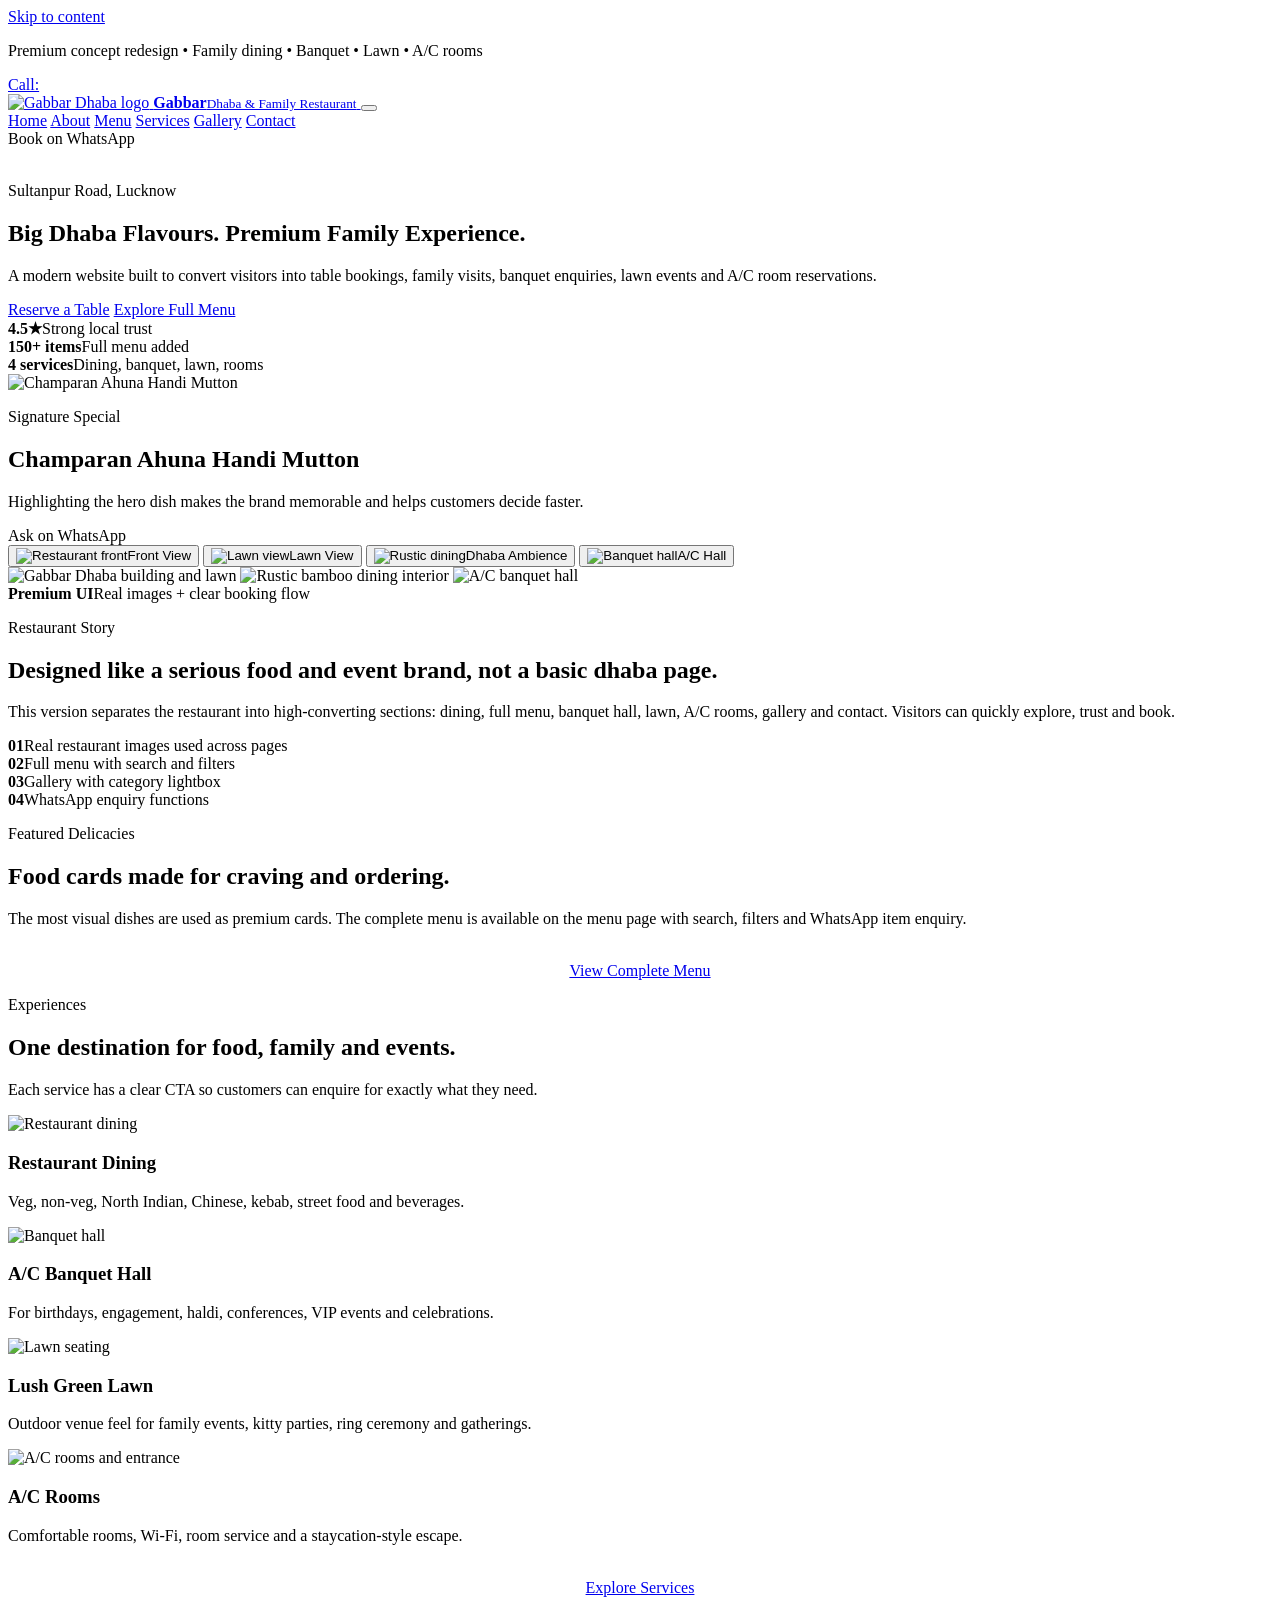
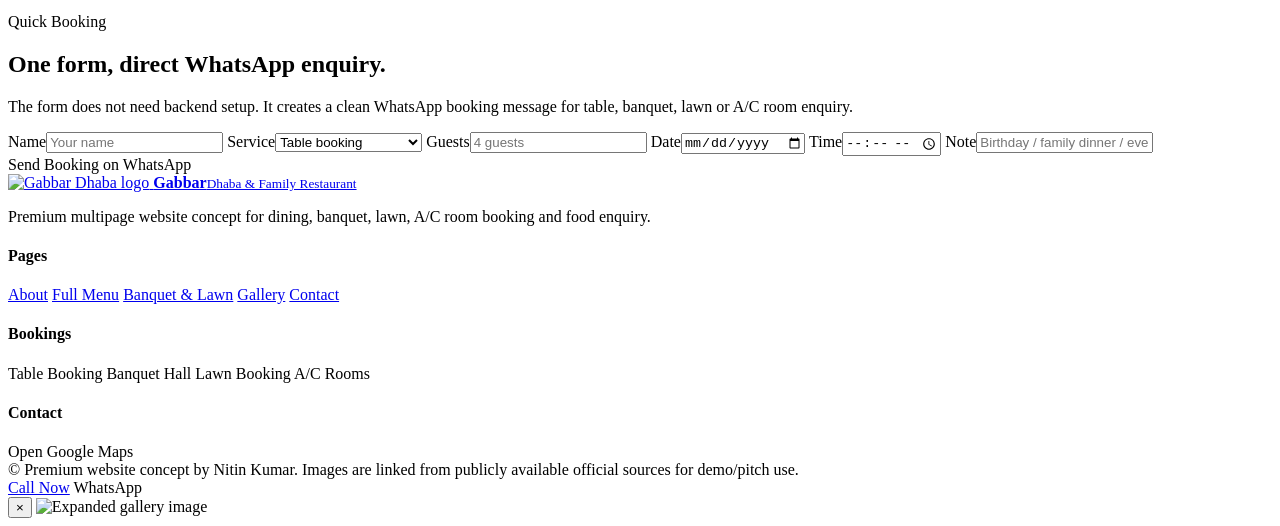
==== index.html @ 0f95610b "Add files via upload" ====
<!DOCTYPE html>
<html lang="en">
  <head>
    <meta charset="UTF-8" />
    <meta name="viewport" content="width=device-width, initial-scale=1.0" />
    <title>Gabbar Dhaba & Family Restaurant | Premium Dining, Banquet & Lawn in Lucknow</title>
    <meta name="description" content="Premium multipage restaurant website concept for Gabbar Dhaba & Family Restaurant with full menu, gallery, table booking, banquet, lawn and A/C room enquiry." />
    <meta name="keywords" content="Gabbar Dhaba, Gabbar Family Dhaba, Lucknow restaurant, Sultanpur Road restaurant, Gosainganj restaurant, banquet hall Lucknow, lawn booking Lucknow, Champaran mutton" />
    <meta name="author" content="Nitin Kumar" />
    <meta name="theme-color" content="#100705" />
    <meta property="og:title" content="Gabbar Dhaba & Family Restaurant | Premium Dining, Banquet & Lawn in Lucknow" />
    <meta property="og:description" content="Premium multipage restaurant website concept for Gabbar Dhaba & Family Restaurant with full menu, gallery, table booking, banquet, lawn and A/C room enquiry." />
    <meta property="og:type" content="website" />
    <meta property="og:image" content="https://gabbardhaba.co.in/wp-content/uploads/elementor/thumbs/WhatsApp-Image-2023-08-09-at-12.38.37-PM1-1-r7l36wnvi74kyftq2ozlnexuqu25i7cfcx25xdy6x4.jpeg" />
    <link rel="preconnect" href="https://fonts.googleapis.com" />
    <link rel="preconnect" href="https://fonts.gstatic.com" crossorigin />
    <link rel="preconnect" href="https://gabbardhaba.co.in" crossorigin />
    <link href="https://fonts.googleapis.com/css2?family=Marcellus&family=Outfit:wght@300;400;500;600;700;800;900&display=swap" rel="stylesheet" />
    <link rel="stylesheet" href="assets/css/styles.css" />
    <script type="application/ld+json">
      {
        "@context": "https://schema.org",
        "@type": "Restaurant",
        "name": "Gabbar Dhaba & Family Restaurant",
        "image": "https://gabbardhaba.co.in/wp-content/uploads/elementor/thumbs/WhatsApp-Image-2023-08-09-at-12.38.37-PM1-1-r7l36wnvi74kyftq2ozlnexuqu25i7cfcx25xdy6x4.jpeg",
        "servesCuisine": ["North Indian", "Mughlai", "Chinese", "Kebab", "Street Food", "Beverages"],
        "telephone": "+91 9628182818",
        "priceRange": "₹₹",
        "address": {
          "@type": "PostalAddress",
          "streetAddress": "Gata No. 32, Sultanpur Road, Gosainganj",
          "addressLocality": "Lucknow",
          "addressRegion": "Uttar Pradesh",
          "postalCode": "226501",
          "addressCountry": "IN"
        },
        "url": "https://gabbardhaba.co.in/"
      }
    </script>
  </head>
  <body data-page="home">
    <a class="skip-link" href="#main">Skip to content</a>

    <div class="topbar">
      <div class="container topbar__inner">
        <p>Premium concept redesign • Family dining • Banquet • Lawn • A/C rooms</p>
        <a href="tel:+919628182818">Call: <span data-phone></span></a>
      </div>
    </div>
    <header class="header">
      <nav class="container nav" aria-label="Main navigation">
        <a class="brand" href="index.html" aria-label="Gabbar Dhaba home">
          <img src="https://gabbardhaba.co.in/wp-content/uploads/2023/08/cropped-355452794_113863715075057_6411651895204412155_n-1-150x141.jpg" alt="Gabbar Dhaba logo" loading="eager" />
          <span><strong>Gabbar</strong><small>Dhaba & Family Restaurant</small></span>
        </a>
        <button class="nav-toggle" type="button" aria-label="Open menu" aria-expanded="false"><span></span><span></span><span></span></button>
        <div class="nav-links" data-nav-links>
          <a href="index.html" data-nav="home">Home</a>
          <a href="about.html" data-nav="about">About</a>
          <a href="menu.html" data-nav="menu">Menu</a>
          <a href="services.html" data-nav="services">Services</a>
          <a href="gallery.html" data-nav="gallery">Gallery</a>
          <a href="contact.html" data-nav="contact">Contact</a>
        </div>
        <a class="btn btn--gold nav-cta" data-whatsapp data-message="Hello Gabbar Dhaba, I want to book a table." target="_blank" rel="noopener">Book on WhatsApp</a>
      </nav>
    </header>

    <main id="main">
      <section class="hero" aria-label="Gabbar Dhaba premium hero">
        <div class="hero__media" aria-hidden="true">
          <img class="active" src="https://gabbardhaba.co.in/wp-content/uploads/elementor/thumbs/WhatsApp-Image-2023-08-09-at-12.38.37-PM1-1-r7l36wnvi74kyftq2ozlnexuqu25i7cfcx25xdy6x4.jpeg" alt="" loading="eager" />
          <img src="https://gabbardhaba.co.in/wp-content/uploads/elementor/thumbs/WhatsApp-Image-2023-08-09-at-12.38.38-PM-r7l36wnvi74kyftq2ozlnexuqu25i7cfcx25xdy6x4.jpeg" alt="" loading="eager" />
          <img src="https://gabbardhaba.co.in/wp-content/uploads/2023/08/5-1-1024x1024.jpg" alt="" loading="eager" />
          <img src="https://gabbardhaba.co.in/wp-content/uploads/2023/08/WhatsApp-Image-2023-08-09-at-12.38.38-PM2.jpeg" alt="" loading="eager" />
        </div>
        <div class="hero__shade" aria-hidden="true"></div>
        <div class="container hero__grid">
          <div class="hero__content reveal">
            <p class="eyebrow">Sultanpur Road, Lucknow</p>
            <h1>Big Dhaba Flavours. Premium Family Experience.</h1>
            <p class="hero__copy">A modern website built to convert visitors into table bookings, family visits, banquet enquiries, lawn events and A/C room reservations.</p>
            <div class="hero__actions">
              <a class="btn btn--gold" href="contact.html">Reserve a Table</a>
              <a class="btn btn--glass" href="menu.html">Explore Full Menu</a>
            </div>
            <div class="hero__proof" aria-label="Restaurant highlights">
              <div><strong>4.5★</strong><span>Strong local trust</span></div>
              <div><strong>150+ items</strong><span>Full menu added</span></div>
              <div><strong>4 services</strong><span>Dining, banquet, lawn, rooms</span></div>
            </div>
          </div>
          <aside class="hero-card reveal" aria-label="Signature dish">
            <div class="hero-card__image"><img src="https://gabbardhaba.co.in/wp-content/uploads/2023/08/bihari-cuisine_17d9fbffd60_large-removebg-preview.png" alt="Champaran Ahuna Handi Mutton" /></div>
            <p class="card-label">Signature Special</p>
            <h2>Champaran Ahuna Handi Mutton</h2>
            <p>Highlighting the hero dish makes the brand memorable and helps customers decide faster.</p>
            <a class="btn btn--dark full" data-whatsapp data-message="Hello Gabbar Dhaba, I want to ask about Champaran Ahuna Handi Mutton." target="_blank" rel="noopener">Ask on WhatsApp</a>
          </aside>
        </div>
        <div class="image-ribbon" aria-label="Hero image controls">
          <button class="ribbon-card active" type="button" data-hero-target="0"><img src="https://gabbardhaba.co.in/wp-content/uploads/elementor/thumbs/WhatsApp-Image-2023-08-09-at-12.38.37-PM1-1-r7l36wnvi74kyftq2ozlnexuqu25i7cfcx25xdy6x4.jpeg" alt="Restaurant front" /><span>Front View</span></button>
          <button class="ribbon-card" type="button" data-hero-target="1"><img src="https://gabbardhaba.co.in/wp-content/uploads/elementor/thumbs/WhatsApp-Image-2023-08-09-at-12.38.38-PM-r7l36wnvi74kyftq2ozlnexuqu25i7cfcx25xdy6x4.jpeg" alt="Lawn view" /><span>Lawn View</span></button>
          <button class="ribbon-card" type="button" data-hero-target="2"><img src="https://gabbardhaba.co.in/wp-content/uploads/2023/08/5-1-1024x1024.jpg" alt="Rustic dining" /><span>Dhaba Ambience</span></button>
          <button class="ribbon-card" type="button" data-hero-target="3"><img src="https://gabbardhaba.co.in/wp-content/uploads/2023/08/WhatsApp-Image-2023-08-09-at-12.38.38-PM2.jpeg" alt="Banquet hall" /><span>A/C Hall</span></button>
        </div>
      </section>

      <section class="section">
        <div class="container grid-2">
          <div class="image-stack reveal">
            <img class="big" src="https://gabbardhaba.co.in/wp-content/uploads/elementor/thumbs/WhatsApp-Image-2023-08-09-at-12.38.38-PM-r7l36wnvi74kyftq2ozlnexuqu25i7cfcx25xdy6x4.jpeg" alt="Gabbar Dhaba building and lawn" loading="lazy" />
            <img class="small-one" src="https://gabbardhaba.co.in/wp-content/uploads/2023/08/1-1024x1024.jpg" alt="Rustic bamboo dining interior" loading="lazy" />
            <img class="small-two" src="https://gabbardhaba.co.in/wp-content/uploads/2023/08/WhatsApp-Image-2023-08-09-at-12.38.38-PM2.jpeg" alt="A/C banquet hall" loading="lazy" />
            <div class="float-badge"><strong>Premium UI</strong><span>Real images + clear booking flow</span></div>
          </div>
          <div class="reveal">
            <p class="eyebrow eyebrow--dark">Restaurant Story</p>
            <h2>Designed like a serious food and event brand, not a basic dhaba page.</h2>
            <p>This version separates the restaurant into high-converting sections: dining, full menu, banquet hall, lawn, A/C rooms, gallery and contact. Visitors can quickly explore, trust and book.</p>
            <div class="stat-grid">
              <article><strong>01</strong><span>Real restaurant images used across pages</span></article>
              <article><strong>02</strong><span>Full menu with search and filters</span></article>
              <article><strong>03</strong><span>Gallery with category lightbox</span></article>
              <article><strong>04</strong><span>WhatsApp enquiry functions</span></article>
            </div>
          </div>
        </div>
      </section>

      <section class="section section--dark">
        <div class="container">
          <div class="section-head">
            <div><p class="eyebrow">Featured Delicacies</p><h2>Food cards made for craving and ordering.</h2></div>
            <p>The most visual dishes are used as premium cards. The complete menu is available on the menu page with search, filters and WhatsApp item enquiry.</p>
          </div>
          <div class="featured-grid" data-featured-dishes data-limit="6"></div>
          <div style="text-align:center;margin-top:34px"><a class="btn btn--gold" href="menu.html">View Complete Menu</a></div>
        </div>
      </section>

      <section class="section">
        <div class="container">
          <div class="section-head">
            <div><p class="eyebrow eyebrow--dark">Experiences</p><h2>One destination for food, family and events.</h2></div>
            <p>Each service has a clear CTA so customers can enquire for exactly what they need.</p>
          </div>
          <div class="grid-4">
            <article class="card reveal"><img src="https://gabbardhaba.co.in/wp-content/uploads/2023/08/chicken.jpg" alt="Restaurant dining" loading="lazy"><h3>Restaurant Dining</h3><p>Veg, non-veg, North Indian, Chinese, kebab, street food and beverages.</p></article>
            <article class="card reveal"><img src="https://gabbardhaba.co.in/wp-content/uploads/2023/08/WhatsApp-Image-2023-08-09-at-12.38.38-PM2.jpeg" alt="Banquet hall" loading="lazy"><h3>A/C Banquet Hall</h3><p>For birthdays, engagement, haldi, conferences, VIP events and celebrations.</p></article>
            <article class="card reveal"><img src="https://gabbardhaba.co.in/wp-content/uploads/elementor/thumbs/WhatsApp-Image-2023-08-09-at-12.38.32-PM1-r7l36wnvi74kyftq2ozlnexuqu25i7cfcx25xdy6x4.jpeg" alt="Lawn seating" loading="lazy"><h3>Lush Green Lawn</h3><p>Outdoor venue feel for family events, kitty parties, ring ceremony and gatherings.</p></article>
            <article class="card reveal"><img src="https://gabbardhaba.co.in/wp-content/uploads/elementor/thumbs/WhatsApp-Image-2023-08-09-at-12.38.33-PM-r7l36wnvi74kyftq2ozlnexuqu25i7cfcx25xdy6x4.jpeg" alt="A/C rooms and entrance" loading="lazy"><h3>A/C Rooms</h3><p>Comfortable rooms, Wi-Fi, room service and a staycation-style escape.</p></article>
          </div>
          <div style="text-align:center;margin-top:34px"><a class="btn btn--dark" href="services.html">Explore Services</a></div>
        </div>
      </section>

      <section class="section section--dark">
        <div class="container contact-grid">
          <div class="reveal">
            <p class="eyebrow">Quick Booking</p>
            <h2>One form, direct WhatsApp enquiry.</h2>
            <p>The form does not need backend setup. It creates a clean WhatsApp booking message for table, banquet, lawn or A/C room enquiry.</p>
          </div>
          <form class="contact-card reveal" data-reservation-form>
            <div class="form-grid">
              <label><span>Name</span><input name="name" type="text" placeholder="Your name" /></label>
              <label><span>Service</span><select name="service"><option>Table booking</option><option>Banquet hall booking</option><option>Lawn booking</option><option>A/C room booking</option><option>Food order enquiry</option></select></label>
              <label><span>Guests</span><input name="guests" type="text" placeholder="4 guests" /></label>
              <label><span>Date</span><input name="date" type="date" /></label>
              <label><span>Time</span><input name="time" type="time" /></label>
              <label><span>Note</span><input name="note" type="text" placeholder="Birthday / family dinner / event" /></label>
            </div>
            <a class="btn btn--gold full" data-form-whatsapp target="_blank" rel="noopener" style="margin-top:16px">Send Booking on WhatsApp</a>
          </form>
        </div>
      </section>
    </main>

    <footer class="footer">
      <div class="container footer-grid">
        <div>
          <a class="brand" href="index.html">
            <img src="https://gabbardhaba.co.in/wp-content/uploads/2023/08/cropped-355452794_113863715075057_6411651895204412155_n-1-150x141.jpg" alt="Gabbar Dhaba logo" loading="lazy" />
            <span><strong>Gabbar</strong><small>Dhaba & Family Restaurant</small></span>
          </a>
          <p>Premium multipage website concept for dining, banquet, lawn, A/C room booking and food enquiry.</p>
        </div>
        <div>
          <h4>Pages</h4>
          <a href="about.html">About</a>
          <a href="menu.html">Full Menu</a>
          <a href="services.html">Banquet & Lawn</a>
          <a href="gallery.html">Gallery</a>
          <a href="contact.html">Contact</a>
        </div>
        <div>
          <h4>Bookings</h4>
          <a data-whatsapp data-message="Hello Gabbar Dhaba, I want to book a table." target="_blank" rel="noopener">Table Booking</a>
          <a data-whatsapp data-message="Hello Gabbar Dhaba, I want to enquire about banquet hall booking." target="_blank" rel="noopener">Banquet Hall</a>
          <a data-whatsapp data-message="Hello Gabbar Dhaba, I want to enquire about lawn booking." target="_blank" rel="noopener">Lawn Booking</a>
          <a data-whatsapp data-message="Hello Gabbar Dhaba, I want to enquire about A/C room booking." target="_blank" rel="noopener">A/C Rooms</a>
        </div>
        <div>
          <h4>Contact</h4>
          <p><strong data-phone></strong></p>
          <p data-address></p>
          <a data-map-link target="_blank" rel="noopener">Open Google Maps</a>
        </div>
      </div>
      <div class="container footer-bottom">
        <span>© <span data-current-year></span> Premium website concept by Nitin Kumar.</span>
        <span>Images are linked from publicly available official sources for demo/pitch use.</span>
      </div>
    </footer>
    <div class="mobile-cta">
      <a href="tel:+919628182818">Call Now</a>
      <a data-whatsapp data-message="Hello Gabbar Dhaba, I want to make a booking." target="_blank" rel="noopener">WhatsApp</a>
    </div>
    <div class="lightbox" data-lightbox-modal aria-hidden="true">
      <button class="lightbox__close" data-close-lightbox type="button" aria-label="Close image">×</button>
      <img src="" alt="Expanded gallery image" />
    </div>
    <script src="assets/js/data.js"></script>
    <script src="assets/js/app.js"></script>
  </body>
</html>
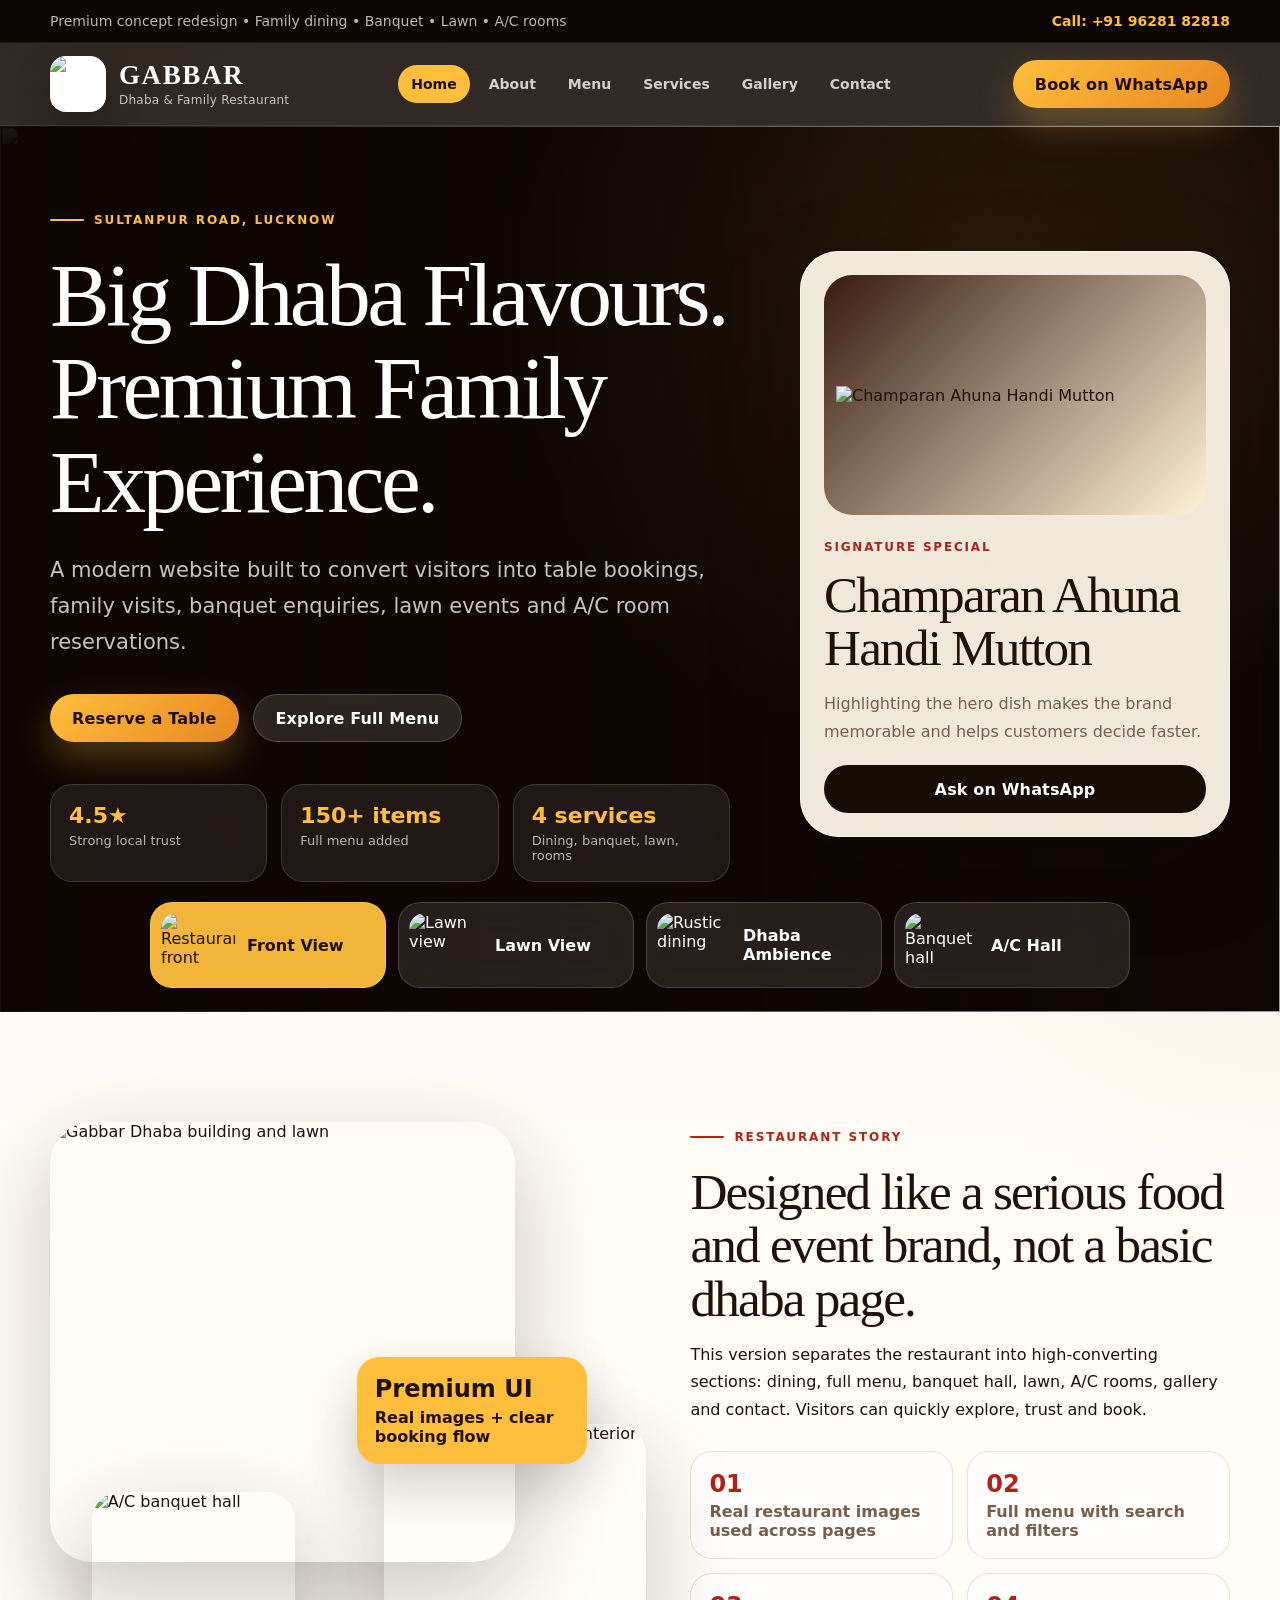
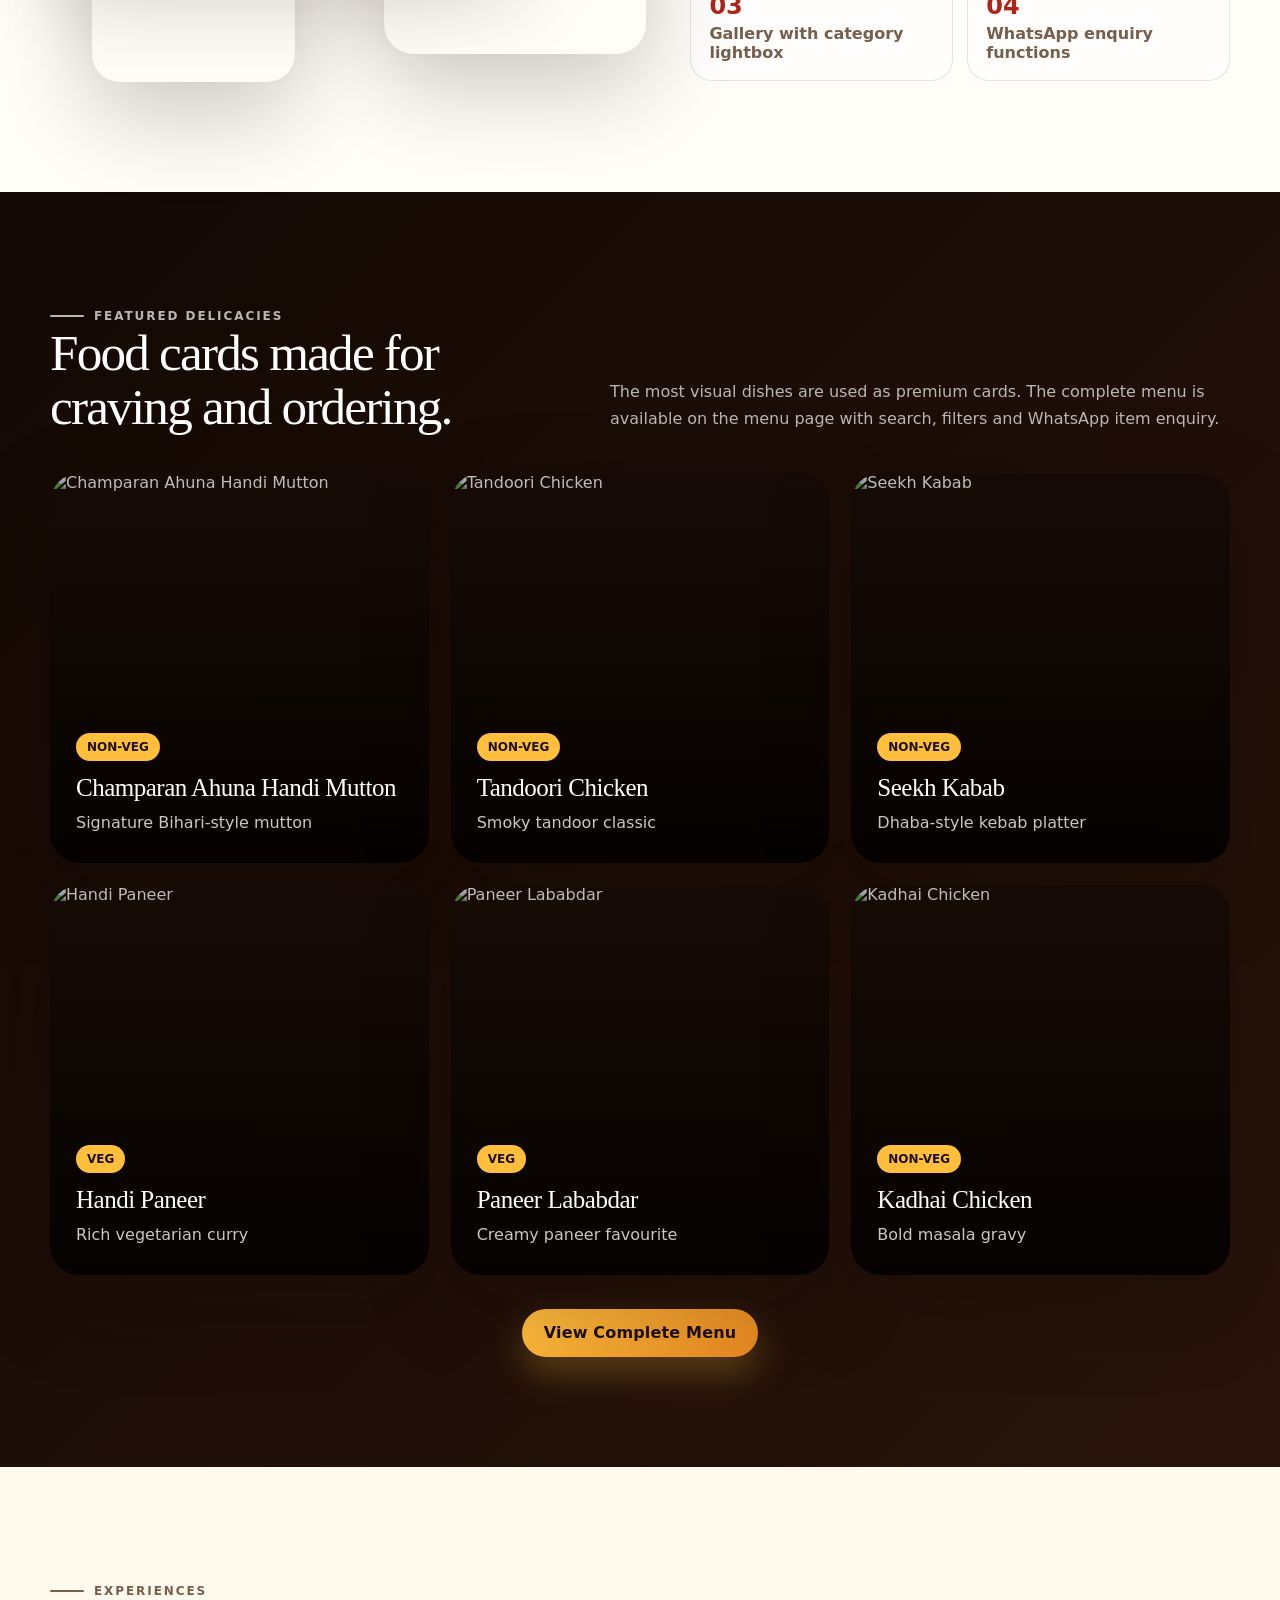
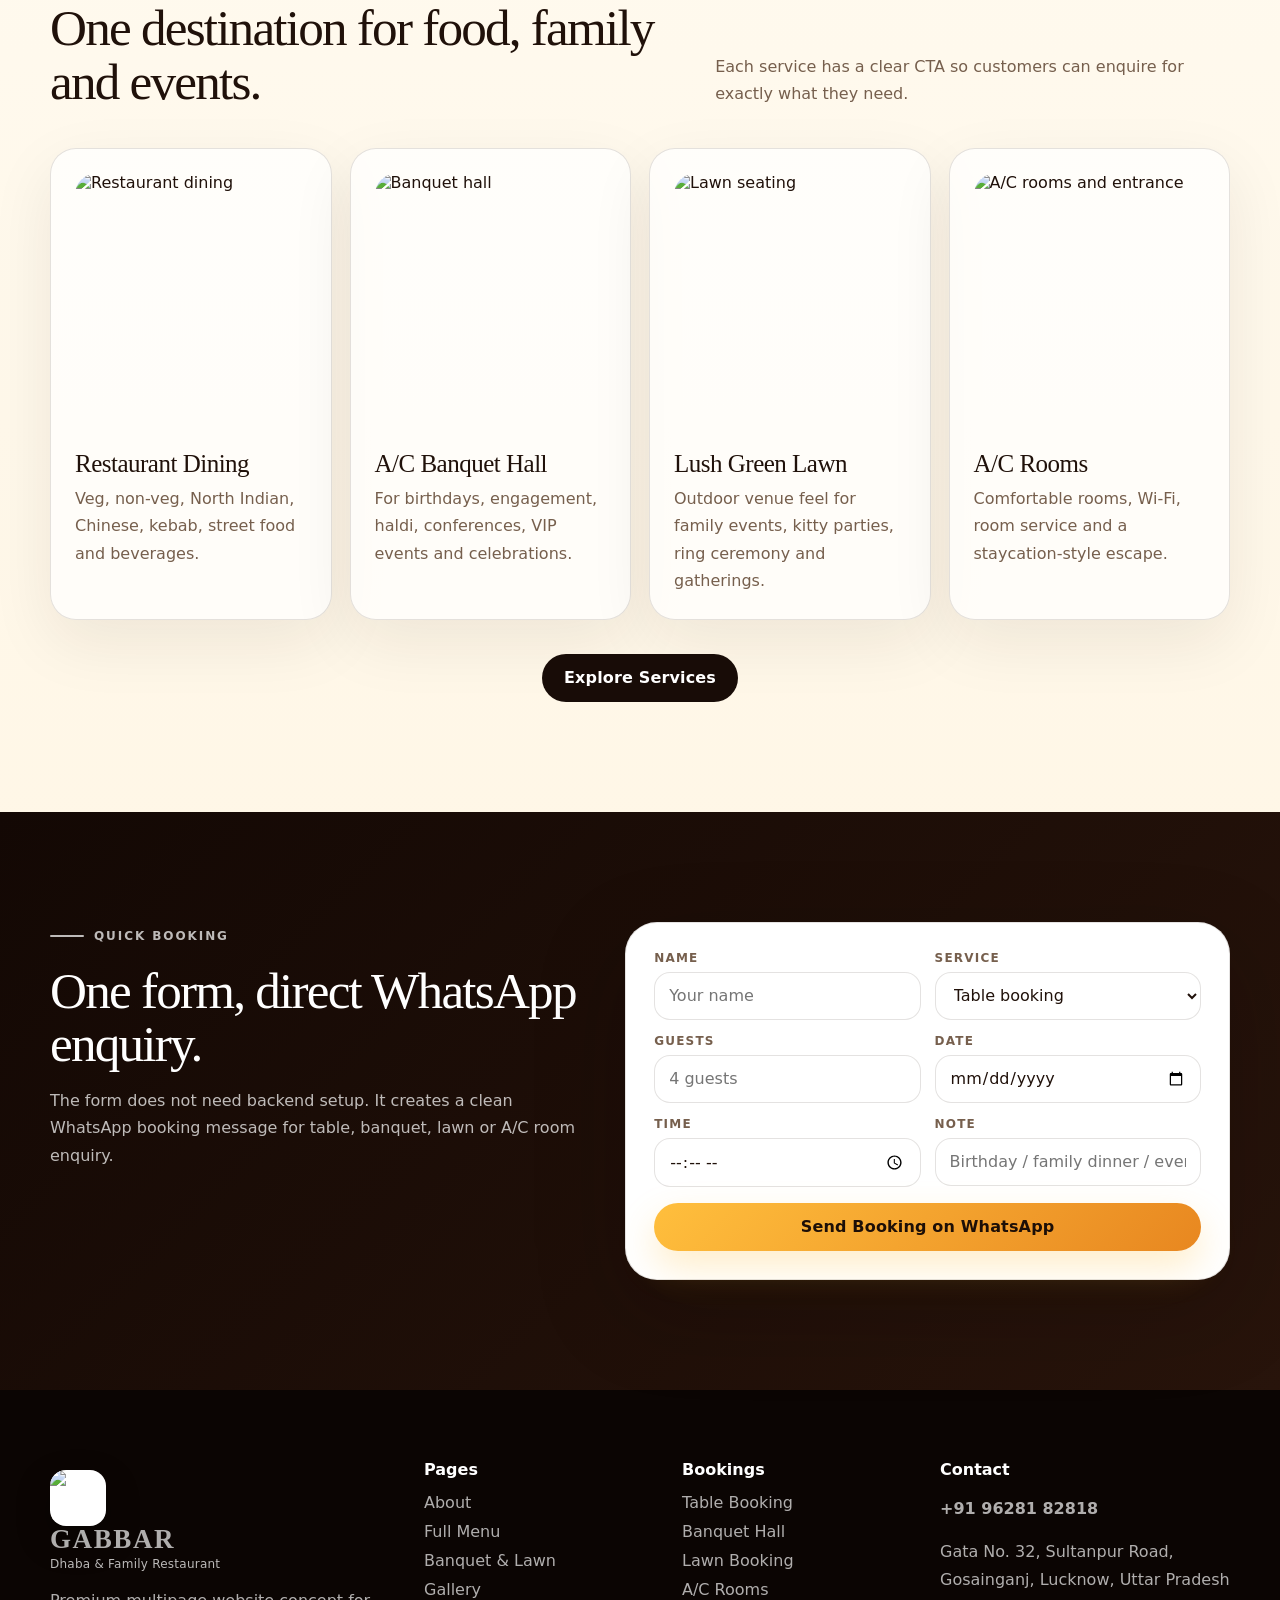
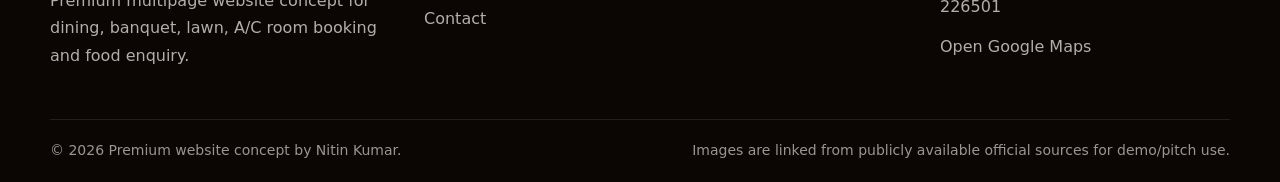
==== commit fe95cdae: "Update index.html" ====
--- a/index.html
+++ b/index.html
@@ -16,7 +16,7 @@
     <link rel="preconnect" href="https://fonts.gstatic.com" crossorigin />
     <link rel="preconnect" href="https://gabbardhaba.co.in" crossorigin />
     <link href="https://fonts.googleapis.com/css2?family=Marcellus&family=Outfit:wght@300;400;500;600;700;800;900&display=swap" rel="stylesheet" />
-    <link rel="stylesheet" href="assets/css/styles.css" />
+    <link rel="stylesheet" href="styles.css" />
     <script type="application/ld+json">
       {
         "@context": "https://schema.org",
@@ -221,7 +221,7 @@
       <button class="lightbox__close" data-close-lightbox type="button" aria-label="Close image">×</button>
       <img src="" alt="Expanded gallery image" />
     </div>
-    <script src="assets/js/data.js"></script>
-    <script src="assets/js/app.js"></script>
+    <script src="data.js"></script>
+    <script src="app.js"></script>
   </body>
 </html>
--- a/styles.css
+++ b/styles.css
@@ -0,0 +1,266 @@
+:root {
+  --bg: #100705;
+  --bg-soft: #1b0f0a;
+  --bg-card: #23140d;
+  --cream: #fff7ea;
+  --cream-2: #f5e3c5;
+  --paper: #fffdf8;
+  --ink: #20110a;
+  --muted: #765f4d;
+  --gold: #ffbf3d;
+  --gold-2: #e88720;
+  --red: #af2419;
+  --green: #657a31;
+  --white: #ffffff;
+  --line: rgba(255, 255, 255, 0.13);
+  --line-dark: rgba(32, 17, 10, 0.12);
+  --shadow: 0 30px 90px rgba(19, 8, 4, 0.22);
+  --radius-xl: 38px;
+  --radius-lg: 26px;
+  --radius-md: 18px;
+  --radius-sm: 12px;
+  --font-head: "Marcellus", Georgia, serif;
+  --font-body: "Outfit", system-ui, -apple-system, BlinkMacSystemFont, "Segoe UI", sans-serif;
+}
+
+* { box-sizing: border-box; }
+html { scroll-behavior: smooth; }
+body {
+  margin: 0;
+  font-family: var(--font-body);
+  color: var(--ink);
+  background:
+    radial-gradient(circle at 10% 0%, rgba(255, 191, 61, 0.18), transparent 24rem),
+    radial-gradient(circle at 100% 15%, rgba(175, 36, 25, 0.08), transparent 30rem),
+    linear-gradient(180deg, #fffaf0, #fffdf8 38%, #fff4df);
+  overflow-x: hidden;
+}
+body.menu-open { overflow: hidden; }
+img { display: block; max-width: 100%; }
+a { color: inherit; text-decoration: none; }
+button, input, select, textarea { font: inherit; }
+button { cursor: pointer; border: 0; }
+.container { width: min(1180px, calc(100% - 40px)); margin-inline: auto; }
+.skip-link { position: fixed; left: 18px; top: -70px; z-index: 9999; background: var(--gold); color: var(--ink); padding: 12px 16px; border-radius: 14px; font-weight: 800; transition: .25s; }
+.skip-link:focus { top: 18px; }
+
+.topbar { background: #0b0503; color: var(--white); border-bottom: 1px solid rgba(255,255,255,.08); }
+.topbar__inner { min-height: 42px; display: flex; align-items: center; justify-content: space-between; gap: 18px; font-size: 14px; }
+.topbar p { margin: 0; color: rgba(255,255,255,.72); }
+.topbar a { color: var(--gold); font-weight: 800; white-space: nowrap; }
+
+.header { position: sticky; top: 0; z-index: 1000; background: rgba(16, 7, 5, .86); backdrop-filter: blur(18px); border-bottom: 1px solid rgba(255,255,255,.08); }
+.nav { min-height: 82px; display: flex; align-items: center; justify-content: space-between; gap: 20px; color: var(--white); }
+.brand { display: inline-flex; align-items: center; gap: 13px; min-width: 230px; }
+.brand img { width: 56px; height: 56px; border-radius: 16px; object-fit: cover; background: var(--white); box-shadow: 0 14px 34px rgba(0,0,0,.28); }
+.brand strong { display: block; font-family: var(--font-head); font-size: 27px; letter-spacing: .06em; line-height: 1; text-transform: uppercase; }
+.brand small { display: block; margin-top: 4px; color: rgba(255,255,255,.72); font-size: 12px; letter-spacing: .02em; }
+.nav-links { display: flex; align-items: center; justify-content: center; gap: 6px; }
+.nav-links a { padding: 11px 13px; border-radius: 999px; color: rgba(255,255,255,.78); font-weight: 700; font-size: 14px; transition: .25s; }
+.nav-links a:hover, .nav-links a.active { color: #14100a; background: var(--gold); }
+.nav-toggle { display: none; width: 46px; height: 46px; border-radius: 14px; background: rgba(255,255,255,.1); }
+.nav-toggle span { display: block; width: 20px; height: 2px; margin: 5px auto; background: var(--white); border-radius: 99px; }
+
+.btn { display: inline-flex; align-items: center; justify-content: center; gap: 9px; min-height: 48px; padding: 13px 22px; border-radius: 999px; font-weight: 900; letter-spacing: .01em; transition: .25s ease; text-align: center; }
+.btn--gold { background: linear-gradient(135deg, var(--gold), var(--gold-2)); color: #1d0f07; box-shadow: 0 16px 36px rgba(255, 191, 61, .28); }
+.btn--gold:hover { transform: translateY(-2px); box-shadow: 0 22px 48px rgba(255, 191, 61, .38); }
+.btn--dark { background: #180c07; color: var(--white); }
+.btn--dark:hover { background: #000; transform: translateY(-2px); }
+.btn--glass { background: rgba(255,255,255,.12); color: var(--white); border: 1px solid rgba(255,255,255,.18); backdrop-filter: blur(12px); }
+.btn--outline { border: 1px solid var(--line-dark); background: rgba(255,255,255,.62); color: var(--ink); }
+.btn.full { width: 100%; }
+
+.hero { position: relative; min-height: 820px; background: #100705; color: var(--white); overflow: hidden; }
+.hero--compact { min-height: 460px; display: flex; align-items: center; }
+.hero__media, .hero__shade, .hero__media img { position: absolute; inset: 0; }
+.hero__media img { width: 100%; height: 100%; object-fit: cover; opacity: 0; transform: scale(1.05); transition: opacity 900ms ease, transform 7s ease; }
+.hero__media img.active { opacity: 1; transform: scale(1); }
+.hero__shade { background: linear-gradient(90deg, rgba(14,5,3,.95), rgba(14,5,3,.65) 45%, rgba(14,5,3,.20)), radial-gradient(circle at 75% 20%, rgba(255,191,61,.18), transparent 30rem); z-index: 1; }
+.hero__grid { position: relative; z-index: 2; display: grid; grid-template-columns: minmax(0, 1.05fr) 430px; gap: 44px; align-items: center; min-height: 720px; padding: 80px 0 130px; }
+.hero--compact .hero__grid { min-height: 420px; grid-template-columns: minmax(0, 780px); padding: 70px 0; }
+.eyebrow { display: inline-flex; align-items: center; gap: 10px; margin: 0 0 18px; color: var(--gold); text-transform: uppercase; font-weight: 900; letter-spacing: .16em; font-size: 12px; }
+.eyebrow::before { content: ''; width: 34px; height: 2px; background: currentColor; border-radius: 99px; }
+.eyebrow--dark { color: var(--red); }
+h1, h2, h3 { margin: 0; font-family: var(--font-head); line-height: 1.04; font-weight: 400; }
+h1 { font-size: clamp(48px, 7vw, 90px); letter-spacing: -.04em; }
+h2 { font-size: clamp(34px, 4vw, 58px); letter-spacing: -.035em; }
+h3 { font-size: 25px; letter-spacing: -.02em; }
+p { line-height: 1.72; }
+.hero__copy { max-width: 660px; font-size: clamp(17px, 2vw, 21px); color: rgba(255,255,255,.76); margin: 24px 0 0; }
+.hero__actions { display: flex; flex-wrap: wrap; gap: 14px; margin-top: 34px; }
+.hero__proof { display: grid; grid-template-columns: repeat(3, minmax(0, 1fr)); gap: 14px; margin-top: 42px; max-width: 680px; }
+.hero__proof div { padding: 18px; border: 1px solid rgba(255,255,255,.14); border-radius: 22px; background: rgba(255,255,255,.08); backdrop-filter: blur(12px); }
+.hero__proof strong { display: block; font-size: 22px; color: var(--gold); }
+.hero__proof span { display: block; margin-top: 5px; color: rgba(255,255,255,.67); font-size: 13px; }
+.hero-card { background: rgba(255,247,234,.94); color: var(--ink); padding: 24px; border-radius: var(--radius-xl); box-shadow: var(--shadow); position: relative; overflow: hidden; }
+.hero-card::before { content: ''; position: absolute; inset: 0; border: 1px solid rgba(255,255,255,.6); border-radius: inherit; pointer-events: none; }
+.hero-card__image { min-height: 240px; border-radius: 28px; overflow: hidden; background: linear-gradient(135deg, #381b0f, #fff4d8); display: grid; place-items: center; }
+.hero-card__image img { width: 100%; max-height: 280px; object-fit: contain; padding: 12px; }
+.card-label { color: var(--red); text-transform: uppercase; letter-spacing: .15em; font-size: 12px; font-weight: 900; margin: 22px 0 10px; }
+.hero-card p:last-of-type { color: var(--muted); margin-bottom: 20px; }
+.booking-mini { display: grid; gap: 12px; }
+.form-grid { display: grid; grid-template-columns: repeat(2, minmax(0, 1fr)); gap: 14px; }
+label span { display: block; font-size: 12px; text-transform: uppercase; color: var(--muted); font-weight: 900; letter-spacing: .1em; margin: 0 0 7px; }
+input, select, textarea { width: 100%; border: 1px solid var(--line-dark); border-radius: 16px; min-height: 48px; padding: 12px 14px; background: rgba(255,255,255,.75); color: var(--ink); outline: none; transition: .2s; }
+textarea { min-height: 130px; resize: vertical; }
+input:focus, select:focus, textarea:focus { border-color: var(--gold-2); box-shadow: 0 0 0 4px rgba(255,191,61,.18); }
+.image-ribbon { position: absolute; left: 50%; bottom: 24px; transform: translateX(-50%); z-index: 4; width: min(980px, calc(100% - 40px)); display: grid; grid-template-columns: repeat(4, 1fr); gap: 12px; }
+.ribbon-card { background: rgba(255,255,255,.10); border: 1px solid rgba(255,255,255,.16); color: var(--white); display: grid; grid-template-columns: 74px 1fr; align-items: center; gap: 12px; padding: 10px; border-radius: 22px; backdrop-filter: blur(16px); text-align: left; }
+.ribbon-card img { width: 74px; height: 64px; object-fit: cover; border-radius: 16px; }
+.ribbon-card span { font-weight: 900; }
+.ribbon-card.active { background: rgba(255,191,61,.95); color: var(--ink); }
+
+.section { padding: 110px 0; }
+.section--dark { background: linear-gradient(135deg, #130804, #28140b); color: var(--white); }
+.section--dark p { color: rgba(255,255,255,.72); }
+.section-head { display: flex; align-items: end; justify-content: space-between; gap: 28px; margin-bottom: 40px; }
+.section-head p { max-width: 620px; color: var(--muted); margin: 0; }
+.section--dark .section-head p { color: rgba(255,255,255,.70); }
+.grid-2 { display: grid; grid-template-columns: 1.05fr .95fr; gap: 44px; align-items: center; }
+.grid-3 { display: grid; grid-template-columns: repeat(3, minmax(0, 1fr)); gap: 22px; }
+.grid-4 { display: grid; grid-template-columns: repeat(4, minmax(0, 1fr)); gap: 18px; }
+.card { background: rgba(255,255,255,.72); border: 1px solid var(--line-dark); border-radius: var(--radius-lg); padding: 24px; box-shadow: 0 22px 64px rgba(40, 20, 10, .08); }
+.card--dark { background: rgba(255,255,255,.07); border-color: rgba(255,255,255,.14); color: var(--white); }
+.card img { border-radius: 22px; width: 100%; height: 260px; object-fit: cover; margin-bottom: 18px; }
+.card h3 { margin-bottom: 8px; }
+.card p { color: var(--muted); margin: 0; }
+.card--dark p { color: rgba(255,255,255,.70); }
+.image-stack { position: relative; min-height: 560px; }
+.image-stack img { position: absolute; object-fit: cover; box-shadow: var(--shadow); }
+.image-stack .big { width: 78%; height: 440px; border-radius: 42px; top: 0; left: 0; }
+.image-stack .small-one { width: 44%; height: 230px; border-radius: 30px; bottom: 28px; right: 0; }
+.image-stack .small-two { width: 34%; height: 190px; border-radius: 28px; left: 7%; bottom: 0; }
+.float-badge { position: absolute; right: 10%; top: 42%; width: 230px; padding: 18px; border-radius: 22px; background: var(--gold); color: var(--ink); box-shadow: 0 22px 54px rgba(0,0,0,.18); }
+.float-badge strong { display: block; font-size: 24px; }
+.float-badge span { display: block; margin-top: 5px; font-weight: 700; }
+.stat-grid { display: grid; grid-template-columns: repeat(2, minmax(0,1fr)); gap: 14px; margin-top: 28px; }
+.stat-grid article { border: 1px solid var(--line-dark); background: rgba(255,255,255,.65); border-radius: 22px; padding: 18px; }
+.stat-grid strong { color: var(--red); font-size: 24px; }
+.stat-grid span { display: block; margin-top: 4px; color: var(--muted); font-weight: 700; }
+
+.featured-grid { display: grid; grid-template-columns: repeat(3, minmax(0,1fr)); gap: 22px; }
+.dish-card { position: relative; overflow: hidden; min-height: 390px; border-radius: 30px; background: #180b06; color: var(--white); box-shadow: var(--shadow); }
+.dish-card img { position: absolute; inset: 0; width: 100%; height: 100%; object-fit: cover; opacity: .78; transition: .45s; }
+.dish-card:hover img { transform: scale(1.06); opacity: .9; }
+.dish-card::after { content: ''; position: absolute; inset: 0; background: linear-gradient(180deg, rgba(0,0,0,.05), rgba(0,0,0,.80)); }
+.dish-card__content { position: absolute; inset: auto 0 0; z-index: 2; padding: 26px; }
+.dish-card__content .tag { display: inline-flex; background: var(--gold); color: var(--ink); padding: 7px 11px; border-radius: 999px; font-size: 12px; font-weight: 900; text-transform: uppercase; }
+.dish-card__content h3 { margin: 14px 0 8px; }
+.dish-card__content p { color: rgba(255,255,255,.78); margin: 0; }
+
+.menu-tools { display: grid; grid-template-columns: minmax(0, 1fr) auto; gap: 18px; align-items: center; margin-bottom: 26px; }
+.menu-filters { display: flex; flex-wrap: wrap; gap: 10px; }
+.menu-filters button { min-height: 42px; padding: 10px 15px; border-radius: 999px; background: rgba(255,255,255,.72); border: 1px solid var(--line-dark); color: var(--ink); font-weight: 900; }
+.menu-filters button.active { background: var(--bg); color: var(--white); border-color: var(--bg); }
+.menu-search { min-width: 280px; }
+.menu-results { display: grid; gap: 26px; }
+.menu-section-card { background: rgba(255,255,255,.76); border: 1px solid var(--line-dark); border-radius: 32px; padding: 26px; box-shadow: 0 18px 52px rgba(40, 20, 10, .07); }
+.menu-section-head { display: flex; justify-content: space-between; gap: 18px; align-items: start; padding-bottom: 18px; border-bottom: 1px dashed var(--line-dark); margin-bottom: 18px; }
+.menu-section-head p { margin: 8px 0 0; color: var(--muted); }
+.item-count { display: inline-flex; background: rgba(255,191,61,.20); color: #6f3b00; border: 1px solid rgba(255,191,61,.38); padding: 8px 12px; border-radius: 999px; font-weight: 900; white-space: nowrap; }
+.menu-items { display: grid; grid-template-columns: repeat(3, minmax(0,1fr)); gap: 12px; }
+.menu-item { min-height: 58px; display: flex; align-items: center; justify-content: space-between; gap: 12px; padding: 13px 14px; border: 1px solid rgba(32,17,10,.09); border-radius: 16px; background: rgba(255,255,255,.64); }
+.menu-item span { font-weight: 800; }
+.menu-item button { flex: 0 0 auto; width: 34px; height: 34px; border-radius: 12px; background: #180c07; color: var(--white); font-weight: 900; }
+.order-panel { position: sticky; bottom: 14px; z-index: 80; width: min(1120px, calc(100% - 40px)); margin: 30px auto 0; background: rgba(24,12,7,.95); color: var(--white); border: 1px solid rgba(255,255,255,.14); border-radius: 28px; padding: 16px; display: none; align-items: center; justify-content: space-between; gap: 16px; box-shadow: 0 26px 70px rgba(0,0,0,.22); backdrop-filter: blur(18px); }
+.order-panel.active { display: flex; }
+.order-panel p { margin: 0; color: rgba(255,255,255,.72); }
+.order-actions { display: flex; gap: 10px; flex-wrap: wrap; }
+
+.gallery-tools { display: flex; flex-wrap: wrap; gap: 10px; margin-bottom: 26px; }
+.gallery-tools button { min-height: 42px; padding: 10px 15px; border-radius: 999px; background: rgba(255,255,255,.72); border: 1px solid var(--line-dark); color: var(--ink); font-weight: 900; }
+.gallery-tools button.active { background: var(--bg); color: var(--white); }
+.gallery-grid { columns: 4 250px; column-gap: 18px; }
+.gallery-item { break-inside: avoid; margin: 0 0 18px; border-radius: 28px; overflow: hidden; position: relative; background: var(--bg); box-shadow: 0 18px 56px rgba(39,18,8,.12); cursor: pointer; }
+.gallery-item img { width: 100%; height: auto; min-height: 220px; object-fit: cover; transition: .45s; }
+.gallery-item:hover img { transform: scale(1.05); opacity: .82; }
+.gallery-caption { position: absolute; inset: auto 12px 12px; color: var(--white); background: rgba(0,0,0,.48); border: 1px solid rgba(255,255,255,.16); border-radius: 18px; padding: 12px; backdrop-filter: blur(12px); }
+.gallery-caption strong { display: block; }
+.gallery-caption small { color: rgba(255,255,255,.72); }
+
+.service-hero-grid { display: grid; grid-template-columns: repeat(4, minmax(0,1fr)); gap: 18px; }
+.service-tile { min-height: 360px; border-radius: 30px; padding: 24px; position: relative; overflow: hidden; color: var(--white); display: flex; align-items: end; }
+.service-tile img { position: absolute; inset: 0; width: 100%; height: 100%; object-fit: cover; transition: .45s; }
+.service-tile:hover img { transform: scale(1.05); }
+.service-tile::after { content: ''; position: absolute; inset: 0; background: linear-gradient(180deg, transparent, rgba(0,0,0,.82)); }
+.service-tile div { position: relative; z-index: 2; }
+.service-tile p { color: rgba(255,255,255,.76); margin-bottom: 0; }
+
+.contact-grid { display: grid; grid-template-columns: .95fr 1.05fr; gap: 28px; align-items: start; }
+.contact-card { background: #fff; border: 1px solid var(--line-dark); border-radius: 32px; padding: 28px; box-shadow: var(--shadow); }
+.contact-list { display: grid; gap: 14px; margin-top: 20px; }
+.contact-list a, .contact-list div { display: grid; grid-template-columns: 42px 1fr; gap: 14px; align-items: center; padding: 14px; border-radius: 18px; background: #fff7ea; border: 1px solid var(--line-dark); }
+.contact-list b { display: block; }
+.contact-list span { color: var(--muted); }
+.icon { width: 42px; height: 42px; border-radius: 14px; display: grid; place-items: center; background: var(--gold); color: var(--ink); font-weight: 900; }
+.map-frame { width: 100%; min-height: 380px; border: 0; border-radius: 28px; overflow: hidden; background: #ddd; }
+
+.footer { background: #0b0503; color: var(--white); padding: 70px 0 24px; }
+.footer-grid { display: grid; grid-template-columns: 1.2fr .8fr .8fr 1fr; gap: 26px; padding-bottom: 34px; border-bottom: 1px solid rgba(255,255,255,.10); }
+.footer h3, .footer h4 { margin: 0 0 14px; }
+.footer p, .footer a { color: rgba(255,255,255,.68); }
+.footer a { display: block; margin: 10px 0; }
+.footer .brand { min-width: auto; margin-bottom: 16px; }
+.footer-bottom { padding-top: 22px; display: flex; justify-content: space-between; gap: 16px; flex-wrap: wrap; color: rgba(255,255,255,.58); font-size: 14px; }
+
+.mobile-cta { position: fixed; left: 12px; right: 12px; bottom: 12px; z-index: 999; display: none; grid-template-columns: 1fr 1fr; gap: 10px; }
+.mobile-cta a { min-height: 48px; border-radius: 16px; display: grid; place-items: center; font-weight: 900; box-shadow: 0 14px 36px rgba(0,0,0,.20); }
+.mobile-cta a:first-child { background: var(--gold); color: var(--ink); }
+.mobile-cta a:last-child { background: #1f9b4c; color: var(--white); }
+
+.lightbox { position: fixed; inset: 0; z-index: 9999; background: rgba(0,0,0,.86); display: none; place-items: center; padding: 24px; }
+.lightbox.open { display: grid; }
+.lightbox img { max-width: min(1120px, 96vw); max-height: 82vh; object-fit: contain; border-radius: 24px; box-shadow: 0 30px 90px rgba(0,0,0,.5); }
+.lightbox__close { position: fixed; right: 24px; top: 24px; width: 48px; height: 48px; border-radius: 16px; background: var(--gold); color: var(--ink); font-size: 24px; font-weight: 900; }
+
+.reveal { opacity: 0; transform: translateY(22px); transition: opacity .7s ease, transform .7s ease; }
+.reveal.visible { opacity: 1; transform: none; }
+.hidden { display: none !important; }
+
+@media (max-width: 1024px) {
+  .nav-links { position: fixed; inset: 126px 18px auto; display: grid; background: rgba(16,7,5,.98); padding: 18px; border: 1px solid rgba(255,255,255,.12); border-radius: 26px; transform: translateY(-18px); opacity: 0; pointer-events: none; transition: .25s; }
+  .nav-links.open { transform: translateY(0); opacity: 1; pointer-events: auto; }
+  .nav-toggle { display: inline-block; }
+  .nav-cta { display: none; }
+  .hero__grid, .grid-2, .contact-grid { grid-template-columns: 1fr; }
+  .hero__grid { padding-top: 64px; }
+  .hero-card { max-width: 520px; }
+  .image-ribbon { grid-template-columns: repeat(2, 1fr); }
+  .featured-grid, .grid-3, .service-hero-grid { grid-template-columns: repeat(2, minmax(0,1fr)); }
+  .grid-4 { grid-template-columns: repeat(2, minmax(0,1fr)); }
+  .menu-tools { grid-template-columns: 1fr; }
+  .menu-search { min-width: 0; }
+  .menu-items { grid-template-columns: repeat(2, minmax(0,1fr)); }
+  .footer-grid { grid-template-columns: repeat(2, minmax(0,1fr)); }
+}
+
+@media (max-width: 720px) {
+  .container { width: min(100% - 28px, 1180px); }
+  .topbar__inner { flex-direction: column; align-items: flex-start; padding: 10px 0; gap: 4px; }
+  .nav { min-height: 76px; }
+  .brand { min-width: 0; }
+  .brand img { width: 48px; height: 48px; }
+  .brand strong { font-size: 22px; }
+  .brand small { display: none; }
+  .nav-links { inset: 118px 14px auto; }
+  .hero { min-height: auto; }
+  .hero__grid { min-height: auto; padding: 58px 0 30px; }
+  .hero-card { padding: 18px; border-radius: 28px; }
+  .hero__proof, .stat-grid, .form-grid, .featured-grid, .grid-3, .grid-4, .service-hero-grid { grid-template-columns: 1fr; }
+  .hero__actions { align-items: stretch; }
+  .hero__actions .btn { width: 100%; }
+  .image-ribbon { position: relative; left: auto; bottom: auto; transform: none; margin: 0 auto 22px; grid-template-columns: 1fr; }
+  .section { padding: 72px 0; }
+  .section-head { display: block; }
+  .image-stack { min-height: auto; display: grid; gap: 14px; }
+  .image-stack img, .image-stack .big, .image-stack .small-one, .image-stack .small-two { position: static; width: 100%; height: 240px; border-radius: 24px; }
+  .float-badge { position: static; width: 100%; margin-top: 14px; }
+  .menu-items { grid-template-columns: 1fr; }
+  .menu-section-head { display: block; }
+  .item-count { margin-top: 10px; }
+  .order-panel { flex-direction: column; align-items: stretch; bottom: 76px; }
+  .order-actions { display: grid; grid-template-columns: 1fr; }
+  .footer-grid { grid-template-columns: 1fr; }
+  .mobile-cta { display: grid; }
+  .footer { padding-bottom: 90px; }
+}
